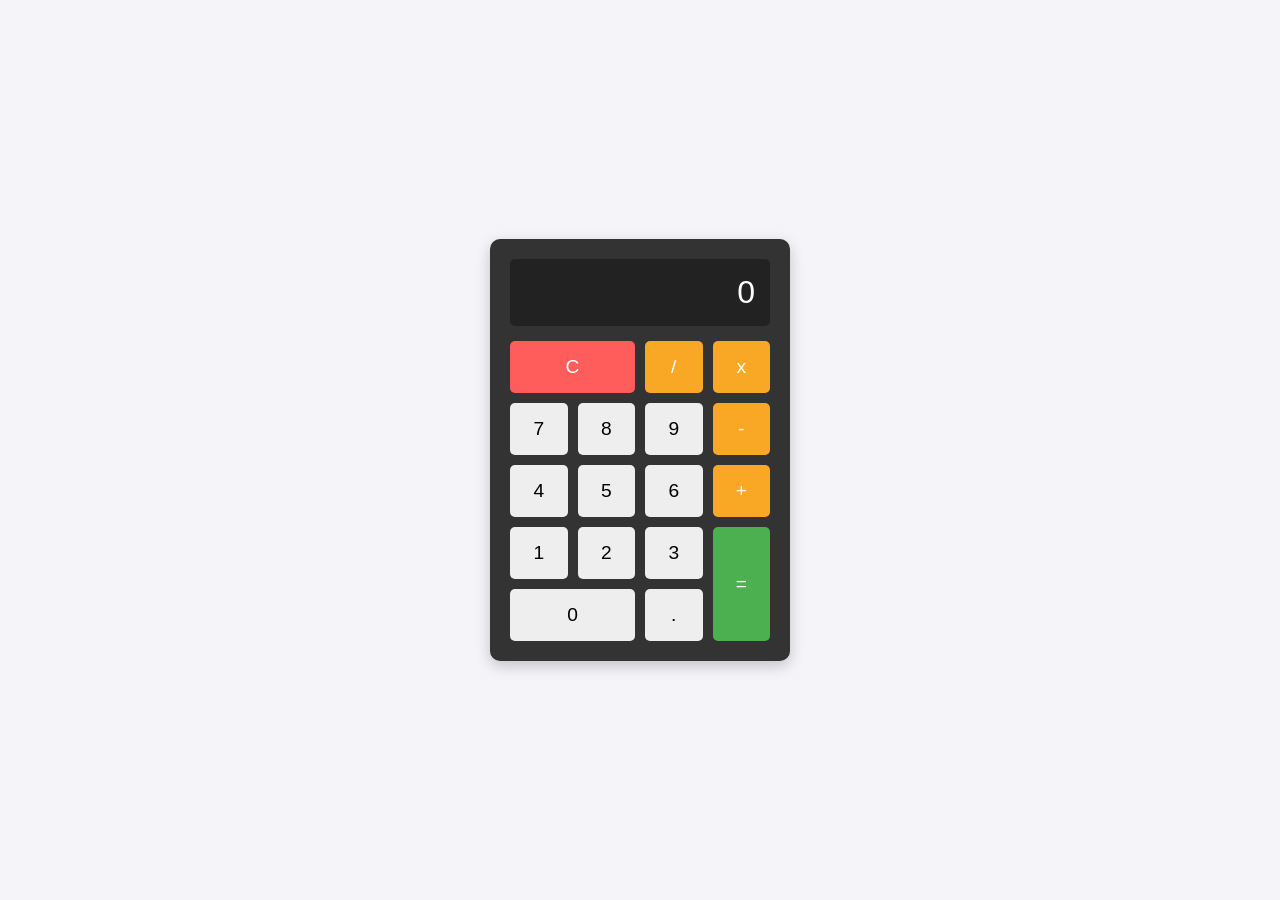
==== task2-calculator/index.html @ 9cf56a72 "Add Task 2: Interactive Calculator" ====
<!DOCTYPE html>
<html lang="en">
<head>
    <meta charset="UTF-8">
    <meta name="viewport" content="width=device-width, initial-scale=1.0">
    <title>Calculator</title>
    <link rel="stylesheet" href="style.css">
</head>
<body>
    <div class="calculator">
        <div id="display" class="display">0</div>
        <div class="keypad">
            <button id="clear" class="btn clear">C</button>
            <button class="btn operator" data-action="/">/</button>
            <button class="btn operator" data-action="*">x</button>
            
            <button class="btn number">7</button>
            <button class="btn number">8</button>
            <button class="btn number">9</button>
            <button class="btn operator" data-action="-">-</button>
            
            <button class="btn number">4</button>
            <button class="btn number">5</button>
            <button class="btn number">6</button>
            <button class="btn operator" data-action="+">+</button>
            
            <button class="btn number">1</button>
            <button class="btn number">2</button>
            <button class="btn number">3</button>
            <button id="equals" class="btn equals">=</button>
            
            <button class="btn number zero">0</button>
            <button class="btn number">.</button>
        </div>
    </div>
    <script src="script.js"></script>
</body>
</html>
---- task2-calculator/style.css ----
* {
    box-sizing: border-box;
    margin: 0;
    padding: 0;
    font-family: sans-serif;
}

body {
    display: flex;
    justify-content: center;
    align-items: center;
    height: 100vh;
    background-color: #f4f4f9;
}

.calculator {
    background-color: #333;
    padding: 20px;
    border-radius: 10px;
    box-shadow: 0px 5px 15px rgba(0,0,0,0.2);
    width: 300px;
}

.display {
    background-color: #222;
    color: #fff;
    font-size: 2rem;
    text-align: right;
    padding: 15px;
    border-radius: 5px;
    margin-bottom: 15px;
    overflow-x: auto;
    word-wrap: break-word;
}

.keypad {
    display: grid;
    grid-template-columns: repeat(4, 1fr);
    gap: 10px;
}

.btn {
    padding: 15px;
    font-size: 1.2rem;
    border: none;
    border-radius: 5px;
    cursor: pointer;
    background-color: #eee;
    transition: background-color 0.2s;
}

.btn:hover {
    background-color: #ddd;
}

.operator {
    background-color: #f9a826;
    color: white;
}

.operator:hover {
    background-color: #e0961e;
}

.clear {
    background-color: #ff5c5c;
    color: white;
    grid-column: span 2;
}

.clear:hover {
    background-color: #e64c4c;
}

.equals {
    background-color: #4caf50;
    color: white;
    grid-row: span 2;
}

.equals:hover {
    background-color: #439a46;
}

.zero {
    grid-column: span 2;
}
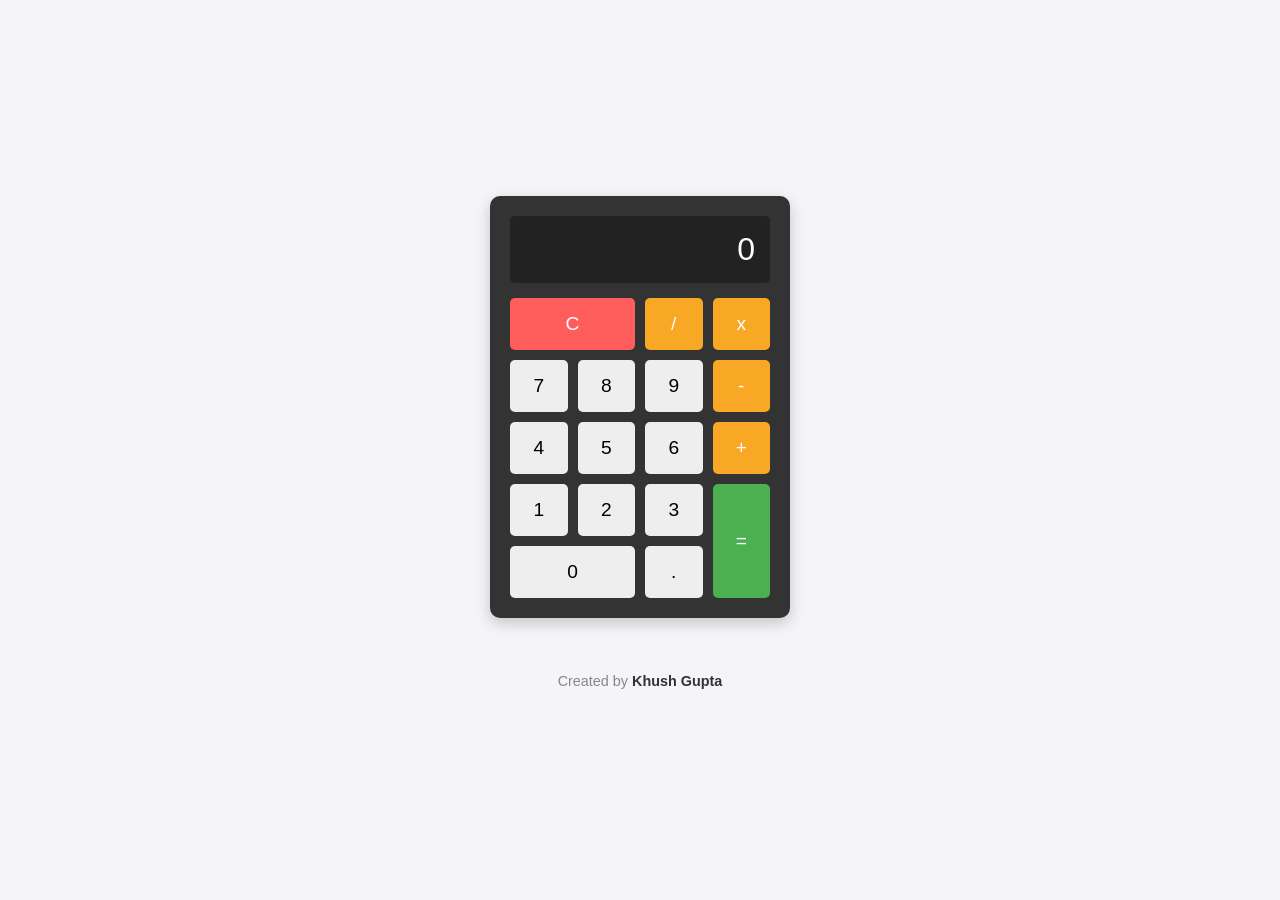
==== commit f37d2a47: "Added creator name" ====
--- a/task2-calculator/index.html
+++ b/task2-calculator/index.html
@@ -34,5 +34,8 @@
         </div>
     </div>
     <script src="script.js"></script>
+    <footer class="footer">
+        Created by <strong>Khush Gupta</strong>
+    </footer>
 </body>
 </html>
--- a/task2-calculator/style.css
+++ b/task2-calculator/style.css
@@ -7,10 +7,12 @@
 
 body {
     display: flex;
+    flex-direction: column;
     justify-content: center;
     align-items: center;
     height: 100vh;
     background-color: #f4f4f9;
+    gap: 20px;
 }
 
 .calculator {
@@ -84,4 +86,16 @@
 
 .zero {
     grid-column: span 2;
+}
+
+.footer {
+    text-align: center;
+    padding: 15px;
+    margin-top: 20px;
+    font-size: 0.9rem;
+    color: #888;
+}
+
+.footer strong {
+    color: #333;
 }
